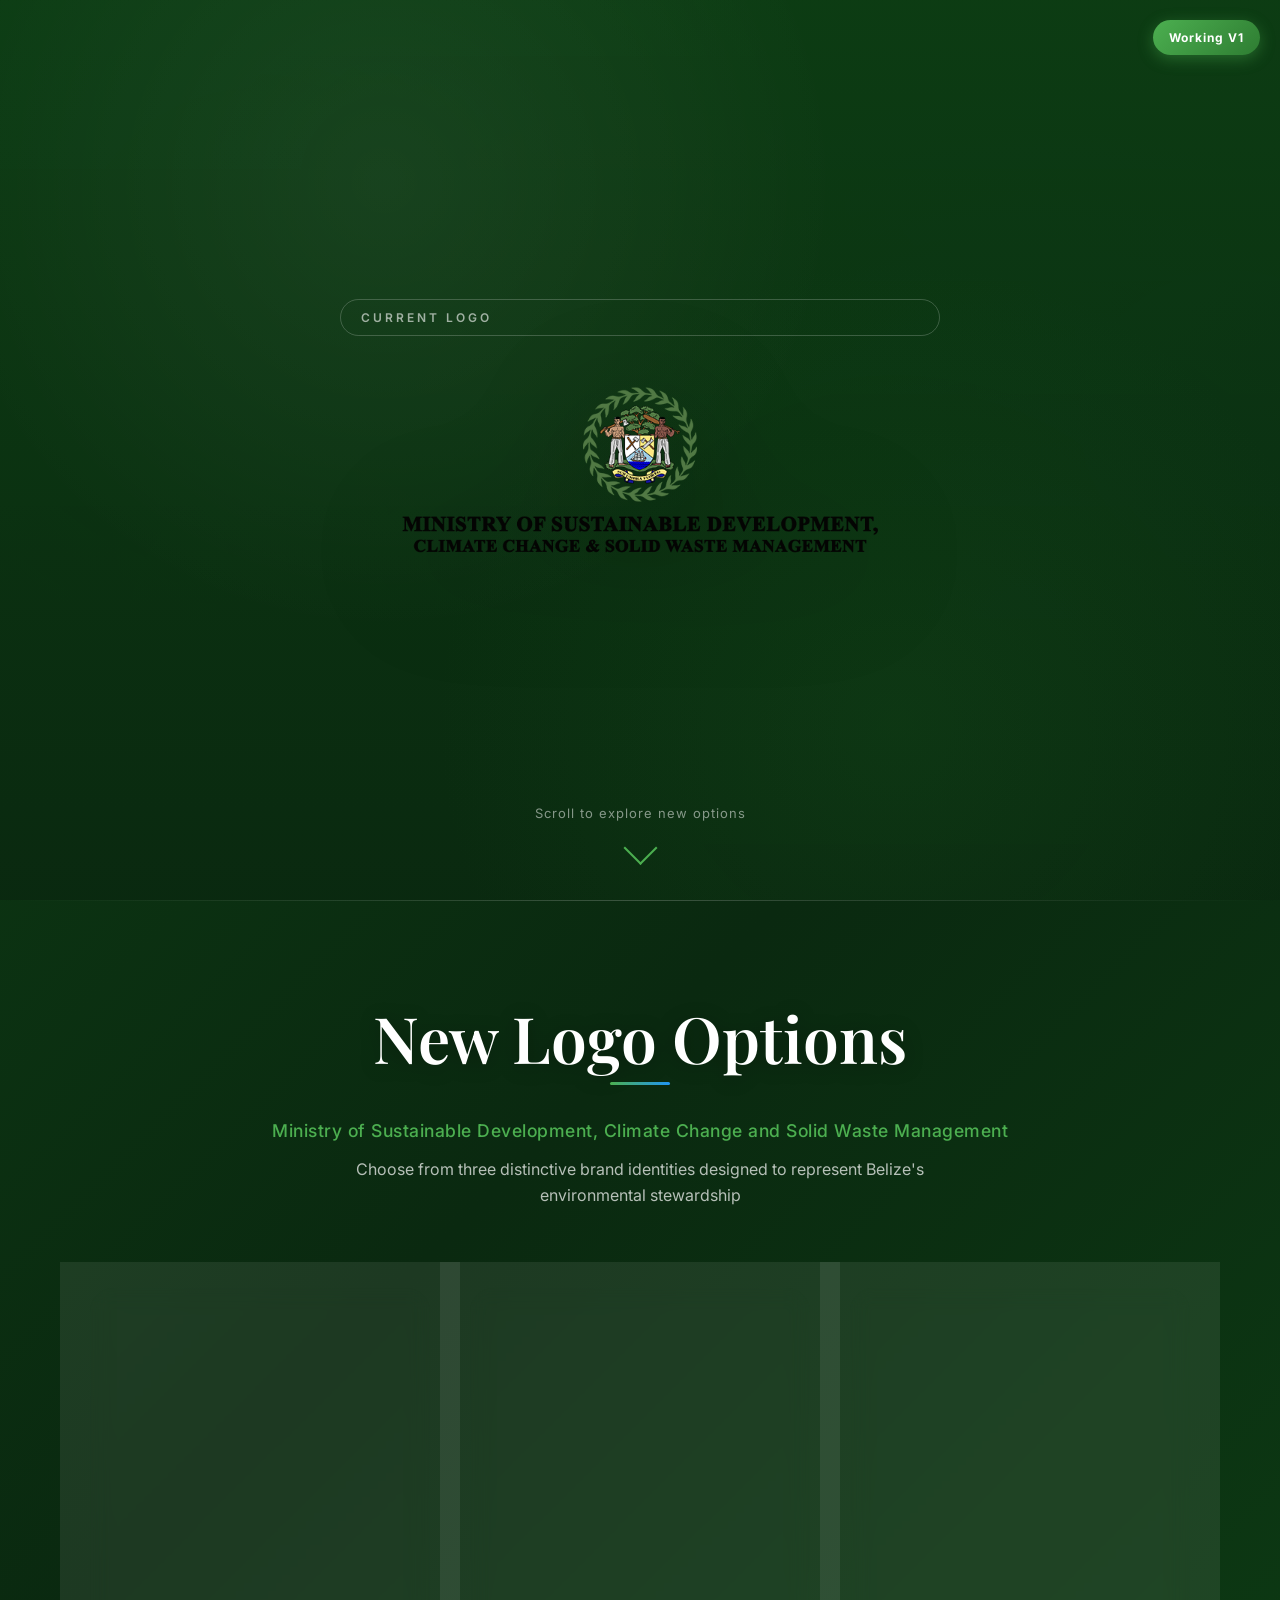
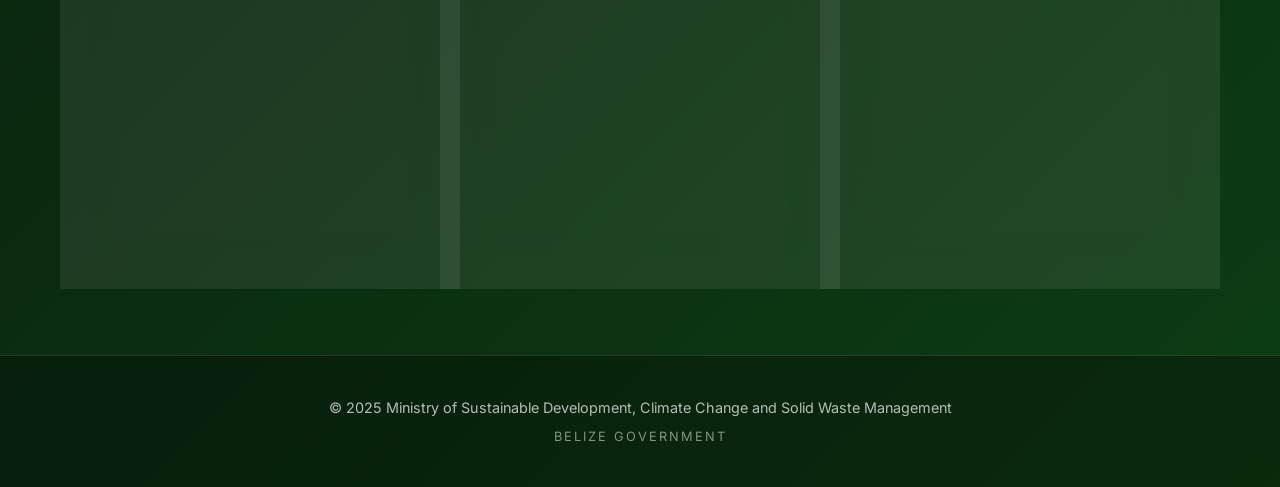
==== public/index.html @ 7a2a5874 "Working V1 - Dark green theme, bigger logos, animations, lightbox" ====
<!DOCTYPE html>
<html lang="en">
<head>
    <meta charset="UTF-8">
    <meta name="viewport" content="width=device-width, initial-scale=1.0">
    <title>MSDCCSWM - New Logo Options 2025</title>
    <link rel="stylesheet" href="css/styles.css">
    <link rel="preconnect" href="https://fonts.googleapis.com">
    <link rel="preconnect" href="https://fonts.gstatic.com" crossorigin>
    <link href="https://fonts.googleapis.com/css2?family=Playfair+Display:wght@400;600;700&family=Inter:wght@300;400;500;600;700&display=swap" rel="stylesheet">
</head>
<body>
    <!-- Version Badge -->
    <div class="version-badge">Working V1</div>
    
    <!-- Decorative Elements -->
    <div class="bg-pattern"></div>
    <div class="floating-shape shape-1"></div>
    <div class="floating-shape shape-2"></div>
    <div class="floating-shape shape-3"></div>

    <!-- Old Logo Section -->
    <section class="old-logo-section" id="old-logo">
        <div class="container">
            <div class="section-label">Current Logo</div>
            <div class="old-logo-wrapper">
                <img src="MSDCCSWM NEW LOGO 2025 top bottom.png" alt="MSDCCSWM Current Logo" class="old-logo">
            </div>
            <div class="scroll-indicator">
                <span>Scroll to explore new options</span>
                <div class="scroll-arrow"></div>
            </div>
        </div>
    </section>

    <!-- New Options Section -->
    <section class="options-section" id="options">
        <div class="container">
            <div class="main-title">
                <h1>New Logo Options</h1>
                <p class="subtitle">Ministry of Sustainable Development, Climate Change and Solid Waste Management</p>
                <p class="tagline">Choose from three distinctive brand identities designed to represent Belize's environmental stewardship</p>
            </div>

            <div class="options-grid">
                <!-- Option 1 -->
                <div class="option-card" id="option1">
                    <div class="option-number">Option 1</div>
                    <div class="option-preview">
                        <img src="Option 1/LOGO.png" alt="Option 1 Logo">
                    </div>
                    <div class="option-info">
                        <h2>The Tree of Life</h2>
                        <p>A circular, balanced composition symbolizing the "Resource Cycle" with Mayan-inspired hieroglyphs in the roots.</p>
                        <a href="option1/index.html" class="btn btn-primary">View Full Presentation</a>
                    </div>
                    <div class="option-colors">
                        <span class="color-dot" style="background: #2E7D32;"></span>
                        <span class="color-dot" style="background: #1565C0;"></span>
                        <span class="color-dot" style="background: #F57C00;"></span>
                    </div>
                </div>

                <!-- Option 2 -->
                <div class="option-card" id="option2">
                    <div class="option-number">Option 2</div>
                    <div class="option-preview">
                        <img src="Option 2/LOGO.png" alt="Option 2 Logo">
                    </div>
                    <div class="option-info">
                        <h2>The Shield of Protection</h2>
                        <p>A modern shield aesthetic with triple leaves and spiraling flow representing the circular economy.</p>
                        <a href="option2/index.html" class="btn btn-primary">View Full Presentation</a>
                    </div>
                    <div class="option-colors">
                        <span class="color-dot" style="background: #1B5E20;"></span>
                        <span class="color-dot" style="background: #0288D1;"></span>
                        <span class="color-dot" style="background: #FFB300;"></span>
                    </div>
                </div>

                <!-- Option 3 -->
                <div class="option-card" id="option3">
                    <div class="option-number">Option 3</div>
                    <div class="option-preview">
                        <img src="Option 3/LOGO.png" alt="Option 3 Logo">
                    </div>
                    <div class="option-info">
                        <h2>Hand of Guardianship</h2>
                        <p>A "Tree of Life" held in a human hand, representing active guardianship and Mayan heritage.</p>
                        <a href="option3/index.html" class="btn btn-primary">View Full Presentation</a>
                    </div>
                    <div class="option-colors">
                        <span class="color-dot" style="background: #1B5E20;"></span>
                        <span class="color-dot" style="background: #00838F;"></span>
                        <span class="color-dot" style="background: #FF8F00;"></span>
                    </div>
                </div>
            </div>
        </div>
    </section>

    <!-- Footer -->
    <footer class="footer">
        <div class="container">
            <p>&copy; 2025 Ministry of Sustainable Development, Climate Change and Solid Waste Management</p>
            <p class="footer-sub">Belize Government</p>
        </div>
    </footer>

    <script src="js/main.js"></script>
</body>
</html>
---- public/css/styles.css ----
:root {
    --primary-green: #1B5E20;
    --primary-blue: #0277BD;
    --primary-orange: #F57C00;
    --dark-green: #0D3D14;
    --text-dark: #1a1a1a;
    --text-light: #888;
    --bg-light: #f5f5f0;
    --white: #ffffff;
    --shadow-sm: 0 2px 8px rgba(0,0,0,0.06);
    --shadow-md: 0 4px 20px rgba(0,0,0,0.08);
    --shadow-lg: 0 8px 40px rgba(0,0,0,0.12);
    --shadow-glow: 0 0 60px rgba(27, 94, 32, 0.3);
    --radius-sm: 8px;
    --radius-md: 16px;
    --radius-lg: 24px;
}

* {
    margin: 0;
    padding: 0;
    box-sizing: border-box;
}

html {
    scroll-behavior: smooth;
}

body {
    font-family: 'Inter', -apple-system, BlinkMacSystemFont, sans-serif;
    background: linear-gradient(135deg, var(--dark-green) 0%, #0a2910 50%, var(--dark-green) 100%);
    color: var(--white);
    line-height: 1.6;
    overflow-x: hidden;
    min-height: 100vh;
}

h1, h2, h3, h4 {
    font-family: 'Playfair Display', Georgia, serif;
    font-weight: 600;
    line-height: 1.2;
}

.container {
    max-width: 1200px;
    margin: 0 auto;
    padding: 0 24px;
}

/* Background Pattern */
.bg-pattern {
    position: fixed;
    top: 0;
    left: 0;
    width: 100%;
    height: 100%;
    background-image: 
        radial-gradient(circle at 20% 30%, rgba(27, 94, 32, 0.15) 0%, transparent 50%),
        radial-gradient(circle at 80% 70%, rgba(2, 119, 189, 0.1) 0%, transparent 50%),
        radial-gradient(circle at 50% 50%, rgba(245, 124, 0, 0.08) 0%, transparent 70%);
    pointer-events: none;
    z-index: -1;
}

/* Floating Shapes */
.floating-shape {
    position: fixed;
    border-radius: 50%;
    opacity: 0.3;
    pointer-events: none;
    z-index: -1;
    animation: float 20s ease-in-out infinite;
}

.shape-1 {
    width: 400px;
    height: 400px;
    background: linear-gradient(135deg, rgba(27, 94, 32, 0.2), transparent);
    top: 5%;
    left: -150px;
    animation-delay: 0s;
}

.shape-2 {
    width: 300px;
    height: 300px;
    background: linear-gradient(135deg, rgba(2, 119, 189, 0.15), transparent);
    top: 30%;
    right: -100px;
    animation-delay: -5s;
}

.shape-3 {
    width: 350px;
    height: 350px;
    background: linear-gradient(135deg, rgba(245, 124, 0, 0.1), transparent);
    bottom: 10%;
    left: 10%;
    animation-delay: -10s;
}

@keyframes float {
    0%, 100% { transform: translate(0, 0) rotate(0deg); }
    25% { transform: translate(30px, -30px) rotate(5deg); }
    50% { transform: translate(0, -40px) rotate(0deg); }
    75% { transform: translate(-30px, -20px) rotate(-5deg); }
}

/* Walk-in Animations */
@keyframes walkInLeft {
    from {
        opacity: 0;
        transform: translateX(-100px);
    }
    to {
        opacity: 1;
        transform: translateX(0);
    }
}

@keyframes walkInRight {
    from {
        opacity: 0;
        transform: translateX(100px);
    }
    to {
        opacity: 1;
        transform: translateX(0);
    }
}

@keyframes walkInUp {
    from {
        opacity: 0;
        transform: translateY(60px);
    }
    to {
        opacity: 1;
        transform: translateY(0);
    }
}

@keyframes scaleIn {
    from {
        opacity: 0;
        transform: scale(0.8);
    }
    to {
        opacity: 1;
        transform: scale(1);
    }
}

@keyframes glowPulse {
    0%, 100% { box-shadow: 0 0 30px rgba(27, 94, 32, 0.3); }
    50% { box-shadow: 0 0 60px rgba(27, 94, 32, 0.5); }
}

/* Old Logo Section */
.old-logo-section {
    min-height: 100vh;
    display: flex;
    flex-direction: column;
    justify-content: center;
    align-items: center;
    padding: 60px 24px;
    position: relative;
    background: linear-gradient(180deg, rgba(13, 61, 20, 0.95) 0%, rgba(10, 41, 16, 0.98) 100%);
    overflow: hidden;
}

.old-logo-section::before {
    content: '';
    position: absolute;
    top: 0;
    left: 0;
    right: 0;
    bottom: 0;
    background: 
        radial-gradient(circle at 30% 20%, rgba(255,255,255,0.05) 0%, transparent 40%),
        radial-gradient(circle at 70% 80%, rgba(27, 94, 32, 0.2) 0%, transparent 40%);
    pointer-events: none;
}

.section-label {
    font-size: 12px;
    font-weight: 600;
    letter-spacing: 3px;
    text-transform: uppercase;
    color: rgba(255,255,255,0.6);
    margin-bottom: 32px;
    padding: 8px 20px;
    border: 1px solid rgba(255,255,255,0.2);
    border-radius: 30px;
    animation: walkInUp 0.8s ease-out;
    position: relative;
    z-index: 1;
}

.old-logo-wrapper {
    position: relative;
    animation: scaleIn 1s ease-out, glowPulse 4s ease-in-out infinite;
    z-index: 1;
}

.old-logo {
    max-width: 600px;
    width: 100%;
    height: auto;
    filter: drop-shadow(0 20px 60px rgba(0,0,0,0.4));
    transition: transform 0.5s ease, filter 0.5s ease;
}

.old-logo:hover {
    transform: scale(1.05);
    filter: drop-shadow(0 30px 80px rgba(27, 94, 32, 0.5));
}

.scroll-indicator {
    position: absolute;
    bottom: 40px;
    left: 50%;
    transform: translateX(-50%);
    display: flex;
    flex-direction: column;
    align-items: center;
    gap: 12px;
    animation: fadeIn 1s ease-out 0.8s both;
}

.scroll-indicator span {
    font-size: 13px;
    color: rgba(255,255,255,0.5);
    letter-spacing: 1px;
}

.scroll-arrow {
    width: 24px;
    height: 24px;
    border-right: 2px solid #4CAF50;
    border-bottom: 2px solid #4CAF50;
    transform: rotate(45deg);
    animation: bounce 2s infinite;
}

@keyframes bounce {
    0%, 20%, 50%, 80%, 100% { transform: translateY(0) rotate(45deg); }
    40% { transform: translateY(10px) rotate(45deg); }
    60% { transform: translateY(5px) rotate(45deg); }
}

@keyframes fadeIn {
    from { opacity: 0; }
    to { opacity: 1; }
}

/* Options Section */
.options-section {
    padding: 100px 0;
    background: transparent;
    position: relative;
}

.options-section::before {
    content: '';
    position: absolute;
    top: 0;
    left: 0;
    right: 0;
    height: 1px;
    background: linear-gradient(90deg, transparent, rgba(255,255,255,0.2), transparent);
}

.main-title {
    text-align: center;
    margin-bottom: 80px;
    animation: walkInUp 0.8s ease-out;
}

.main-title h1 {
    font-size: clamp(2.5rem, 5vw, 4rem);
    color: var(--white);
    margin-bottom: 16px;
    position: relative;
    display: inline-block;
    text-shadow: 0 2px 20px rgba(0,0,0,0.3);
}

.main-title h1::after {
    content: '';
    position: absolute;
    bottom: -8px;
    left: 50%;
    transform: translateX(-50%);
    width: 60px;
    height: 3px;
    background: linear-gradient(90deg, #4CAF50, #2196F3);
    border-radius: 2px;
}

.main-title .subtitle {
    font-size: 1.1rem;
    color: #4CAF50;
    font-weight: 500;
    margin-top: 24px;
    letter-spacing: 0.5px;
}

.main-title .tagline {
    font-size: 1rem;
    color: rgba(255,255,255,0.7);
    margin-top: 12px;
    max-width: 600px;
    margin-left: auto;
    margin-right: auto;
}

/* Options Grid */
.options-grid {
    display: grid;
    grid-template-columns: repeat(auto-fit, minmax(340px, 1fr));
    gap: 40px;
    max-width: 1100px;
    margin: 0 auto;
}

.option-card {
    background: rgba(255, 255, 255, 0.08);
    backdrop-filter: blur(10px);
    border: 1px solid rgba(255, 255, 255, 0.1);
    border-radius: var(--radius-lg);
    overflow: hidden;
    box-shadow: var(--shadow-md);
    transition: all 0.4s cubic-bezier(0.4, 0, 0.2, 1);
    position: relative;
    animation: walkInUp 0.8s ease-out both;
}

.option-card:nth-child(1) { animation-delay: 0.1s; }
.option-card:nth-child(2) { animation-delay: 0.2s; }
.option-card:nth-child(3) { animation-delay: 0.3s; }

.option-card:hover {
    transform: translateY(-12px) scale(1.02);
    box-shadow: var(--shadow-lg), 0 0 40px rgba(27, 94, 32, 0.2);
    background: rgba(255, 255, 255, 0.12);
}

.option-number {
    position: absolute;
    top: 20px;
    left: 20px;
    background: linear-gradient(135deg, #4CAF50, #2E7D32);
    color: var(--white);
    font-size: 11px;
    font-weight: 700;
    letter-spacing: 2px;
    padding: 6px 14px;
    border-radius: 20px;
    z-index: 2;
}

.option-preview {
    background: linear-gradient(135deg, rgba(255,255,255,0.1) 0%, rgba(255,255,255,0.02) 100%);
    padding: 50px 40px;
    display: flex;
    align-items: center;
    justify-content: center;
    position: relative;
    overflow: hidden;
}

.option-preview::before {
    content: '';
    position: absolute;
    top: 0;
    left: 0;
    right: 0;
    bottom: 0;
    background: 
        radial-gradient(circle at 30% 30%, rgba(255,255,255,0.1) 0%, transparent 50%),
        radial-gradient(circle at 70% 70%, rgba(0,0,0,0.1) 0%, transparent 50%);
}

.option-preview img {
    max-width: 180px;
    width: 100%;
    height: auto;
    position: relative;
    z-index: 1;
    transition: transform 0.4s ease, filter 0.4s ease;
    filter: drop-shadow(0 10px 30px rgba(0,0,0,0.3));
}

.option-card:hover .option-preview img {
    transform: scale(1.15);
    filter: drop-shadow(0 20px 40px rgba(27, 94, 32, 0.4));
}

.option-info {
    padding: 32px;
}

.option-info h2 {
    font-size: 1.4rem;
    margin-bottom: 12px;
    color: var(--white);
}

.option-info p {
    font-size: 0.95rem;
    color: rgba(255,255,255,0.7);
    line-height: 1.7;
    margin-bottom: 24px;
}

.btn {
    display: inline-block;
    padding: 14px 32px;
    font-size: 0.9rem;
    font-weight: 600;
    letter-spacing: 0.5px;
    text-decoration: none;
    border-radius: var(--radius-sm);
    transition: all 0.3s ease;
    cursor: pointer;
    width: 100%;
    text-align: center;
}

.btn-primary {
    background: linear-gradient(135deg, #4CAF50, #2E7D32);
    color: var(--white);
    border: none;
    box-shadow: 0 4px 15px rgba(27, 94, 32, 0.3);
}

.btn-primary:hover {
    background: linear-gradient(135deg, #66BB6A, #4CAF50);
    transform: translateY(-2px);
    box-shadow: 0 6px 20px rgba(27, 94, 32, 0.4);
}

.option-colors {
    display: flex;
    gap: 10px;
    padding: 0 32px 24px;
}

.color-dot {
    width: 28px;
    height: 28px;
    border-radius: 50%;
    box-shadow: inset 0 -2px 4px rgba(0,0,0,0.2), 0 2px 8px rgba(0,0,0,0.2);
    border: 2px solid rgba(255,255,255,0.2);
}

/* Footer */
.footer {
    background: rgba(0,0,0,0.3);
    color: var(--white);
    padding: 40px 0;
    text-align: center;
    border-top: 1px solid rgba(255,255,255,0.1);
}

.footer p {
    font-size: 0.9rem;
    opacity: 0.7;
}

.footer-sub {
    font-size: 0.8rem !important;
    opacity: 0.5 !important;
    margin-top: 8px;
    letter-spacing: 2px;
    text-transform: uppercase;
}

/* Responsive */
@media (max-width: 768px) {
    .old-logo-section {
        min-height: 80vh;
    }
    
    .old-logo {
        max-width: 350px;
    }
    
    .options-grid {
        grid-template-columns: 1fr;
        padding: 0 16px;
    }
    
    .main-title {
        margin-bottom: 48px;
        padding: 0 16px;
    }
    
    .option-info {
        padding: 24px;
    }
    
    .option-colors {
        padding: 0 24px 20px;
    }
}

/* Image Blow-up on Hover (Lightbox) */
.lightbox {
    display: none;
    position: fixed;
    top: 0;
    left: 0;
    width: 100%;
    height: 100%;
    background: rgba(0,0,0,0.95);
    z-index: 9999;
    justify-content: center;
    align-items: center;
    cursor: zoom-out;
    animation: fadeIn 0.3s ease;
}

.lightbox.active {
    display: flex;
}

.lightbox img {
    max-width: 90%;
    max-height: 90%;
    object-fit: contain;
    border-radius: var(--radius-md);
    box-shadow: 0 0 60px rgba(27, 94, 32, 0.3);
    transition: transform 0.3s ease;
}

.lightbox:hover img {
    transform: scale(1.05);
}

/* Interactive hover effects */
.hover-zoom {
    cursor: zoom-in;
    transition: transform 0.3s ease;
}

.hover-zoom:hover {
    transform: scale(1.05);
}

/* Version Badge */
.version-badge {
    position: fixed;
    top: 20px;
    right: 20px;
    background: linear-gradient(135deg, #4CAF50, #2E7D32);
    color: white;
    padding: 8px 16px;
    border-radius: 20px;
    font-size: 12px;
    font-weight: 700;
    letter-spacing: 1px;
    z-index: 9999;
    box-shadow: 0 4px 15px rgba(76, 175, 80, 0.4);
    animation: fadeIn 0.5s ease;
}
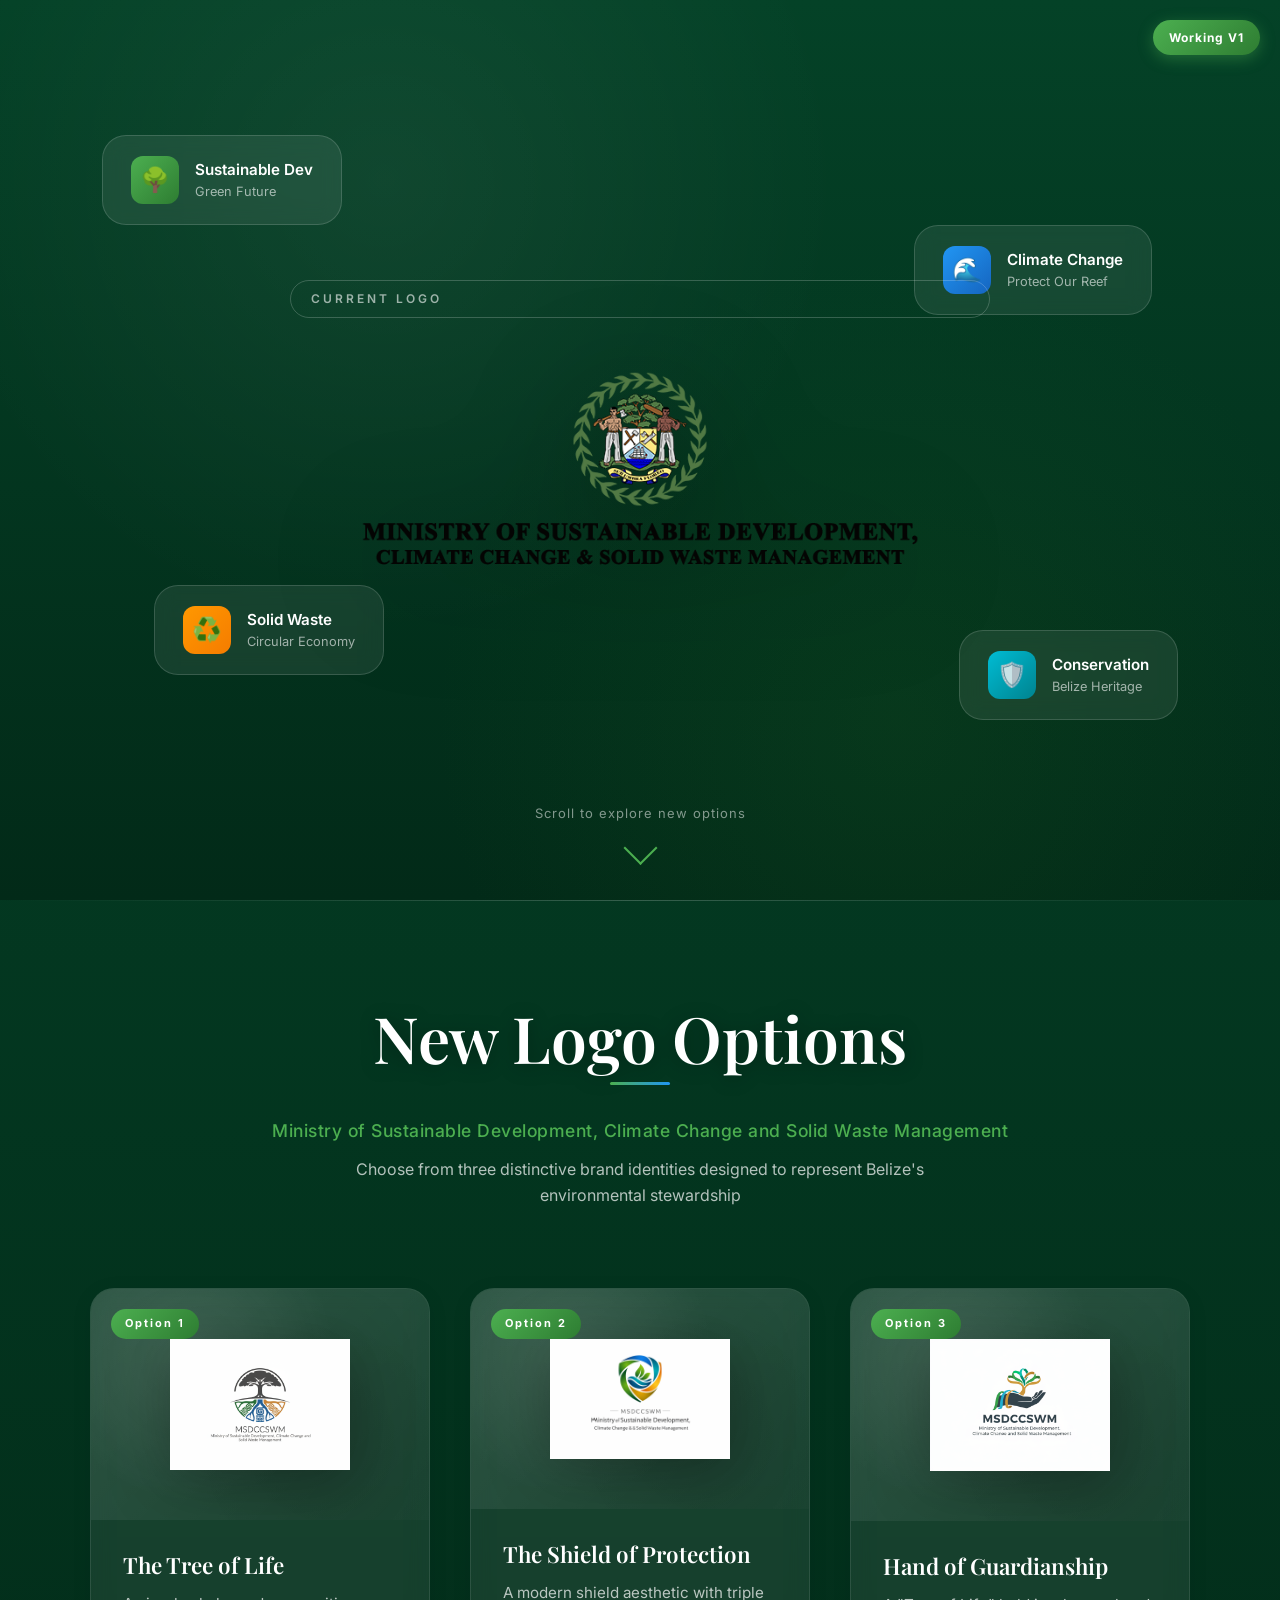
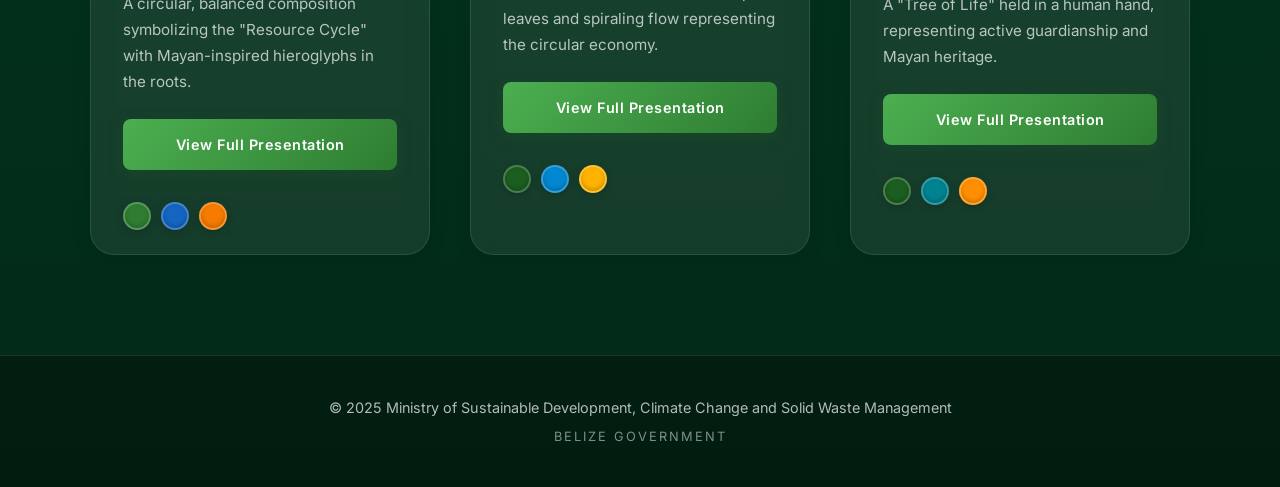
==== commit 78ed2b01: "Working V1.2 - Dark green #044227, app-like cards, bigger hero logo" ====
--- a/public/index.html
+++ b/public/index.html
@@ -21,6 +21,36 @@
 
     <!-- Old Logo Section -->
     <section class="old-logo-section" id="old-logo">
+        <!-- Floating App-like Cards -->
+        <div class="logo-card">
+            <div class="logo-card-icon green">🌳</div>
+            <div class="logo-card-text">
+                <span class="logo-card-title">Sustainable Dev</span>
+                <span class="logo-card-subtitle">Green Future</span>
+            </div>
+        </div>
+        <div class="logo-card">
+            <div class="logo-card-icon blue">🌊</div>
+            <div class="logo-card-text">
+                <span class="logo-card-title">Climate Change</span>
+                <span class="logo-card-subtitle">Protect Our Reef</span>
+            </div>
+        </div>
+        <div class="logo-card">
+            <div class="logo-card-icon orange">♻️</div>
+            <div class="logo-card-text">
+                <span class="logo-card-title">Solid Waste</span>
+                <span class="logo-card-subtitle">Circular Economy</span>
+            </div>
+        </div>
+        <div class="logo-card">
+            <div class="logo-card-icon teal">🛡️</div>
+            <div class="logo-card-text">
+                <span class="logo-card-title">Conservation</span>
+                <span class="logo-card-subtitle">Belize Heritage</span>
+            </div>
+        </div>
+        
         <div class="container">
             <div class="section-label">Current Logo</div>
             <div class="old-logo-wrapper">
--- a/public/css/styles.css
+++ b/public/css/styles.css
@@ -2,7 +2,8 @@
     --primary-green: #1B5E20;
     --primary-blue: #0277BD;
     --primary-orange: #F57C00;
-    --dark-green: #0D3D14;
+    --dark-green: #044227;
+    --darker-green: #022a18;
     --text-dark: #1a1a1a;
     --text-light: #888;
     --bg-light: #f5f5f0;
@@ -28,7 +29,7 @@
 
 body {
     font-family: 'Inter', -apple-system, BlinkMacSystemFont, sans-serif;
-    background: linear-gradient(135deg, var(--dark-green) 0%, #0a2910 50%, var(--dark-green) 100%);
+    background: linear-gradient(180deg, var(--dark-green) 0%, var(--darker-green) 100%);
     color: var(--white);
     line-height: 1.6;
     overflow-x: hidden;
@@ -156,17 +157,127 @@
     50% { box-shadow: 0 0 60px rgba(27, 94, 32, 0.5); }
 }
 
-/* Old Logo Section */
+/* Old Logo Section - App-like UI */
 .old-logo-section {
     min-height: 100vh;
     display: flex;
     flex-direction: column;
     justify-content: center;
     align-items: center;
-    padding: 60px 24px;
-    position: relative;
-    background: linear-gradient(180deg, rgba(13, 61, 20, 0.95) 0%, rgba(10, 41, 16, 0.98) 100%);
+    padding: 40px 24px;
+    position: relative;
+    background: linear-gradient(180deg, var(--dark-green) 0%, var(--darker-green) 100%);
     overflow: hidden;
+}
+
+.old-logo-section::before {
+    content: '';
+    position: absolute;
+    top: 0;
+    left: 0;
+    right: 0;
+    bottom: 0;
+    background: 
+        radial-gradient(circle at 20% 20%, rgba(255,255,255,0.08) 0%, transparent 30%),
+        radial-gradient(circle at 80% 80%, rgba(76, 175, 80, 0.15) 0%, transparent 40%);
+    pointer-events: none;
+}
+
+/* App-like floating cards behind logo */
+.logo-card {
+    position: absolute;
+    background: rgba(255, 255, 255, 0.08);
+    backdrop-filter: blur(10px);
+    border: 1px solid rgba(255, 255, 255, 0.15);
+    border-radius: var(--radius-lg);
+    padding: 20px 28px;
+    display: flex;
+    align-items: center;
+    gap: 16px;
+    transition: all 0.4s ease;
+    animation: floatCard 6s ease-in-out infinite;
+    cursor: pointer;
+    z-index: 0;
+}
+
+.logo-card:hover {
+    background: rgba(255, 255, 255, 0.12);
+    transform: translateY(-5px);
+}
+
+.logo-card-icon {
+    width: 48px;
+    height: 48px;
+    border-radius: 12px;
+    display: flex;
+    align-items: center;
+    justify-content: center;
+    font-size: 1.5rem;
+}
+
+.logo-card:nth-child(1) { top: 15%; left: 8%; animation-delay: 0s; }
+.logo-card:nth-child(2) { top: 25%; right: 10%; animation-delay: 1s; }
+.logo-card:nth-child(3) { bottom: 25%; left: 12%; animation-delay: 2s; }
+.logo-card:nth-child(4) { bottom: 20%; right: 8%; animation-delay: 3s; }
+
+@keyframes floatCard {
+    0%, 100% { transform: translateY(0); }
+    50% { transform: translateY(-10px); }
+}
+
+.logo-card-icon.green { background: linear-gradient(135deg, #4CAF50, #2E7D32); }
+.logo-card-icon.blue { background: linear-gradient(135deg, #2196F3, #1565C0); }
+.logo-card-icon.orange { background: linear-gradient(135deg, #FF9800, #F57C00); }
+.logo-card-icon.teal { background: linear-gradient(135deg, #00BCD4, #00838F); }
+
+.logo-card-text {
+    display: flex;
+    flex-direction: column;
+}
+
+.logo-card-title {
+    font-weight: 600;
+    font-size: 0.95rem;
+    color: var(--white);
+}
+
+.logo-card-subtitle {
+    font-size: 0.8rem;
+    color: rgba(255,255,255,0.6);
+}
+
+.section-label {
+    font-size: 12px;
+    font-weight: 600;
+    letter-spacing: 3px;
+    text-transform: uppercase;
+    color: rgba(255,255,255,0.6);
+    margin-bottom: 24px;
+    padding: 8px 20px;
+    border: 1px solid rgba(255,255,255,0.2);
+    border-radius: 30px;
+    animation: walkInUp 0.8s ease-out;
+    position: relative;
+    z-index: 1;
+}
+
+.old-logo-wrapper {
+    position: relative;
+    animation: scaleIn 1s ease-out, glowPulse 4s ease-in-out infinite;
+    z-index: 1;
+}
+
+.old-logo {
+    max-width: 700px !important;
+    width: 100%;
+    height: auto;
+    filter: drop-shadow(0 30px 80px rgba(0,0,0,0.5));
+    transition: transform 0.5s ease, filter 0.5s ease;
+}
+
+.old-logo:hover {
+    transform: scale(1.05);
+    filter: drop-shadow(0 40px 100px rgba(76, 175, 80, 0.4));
 }
 
 .old-logo-section::before {
